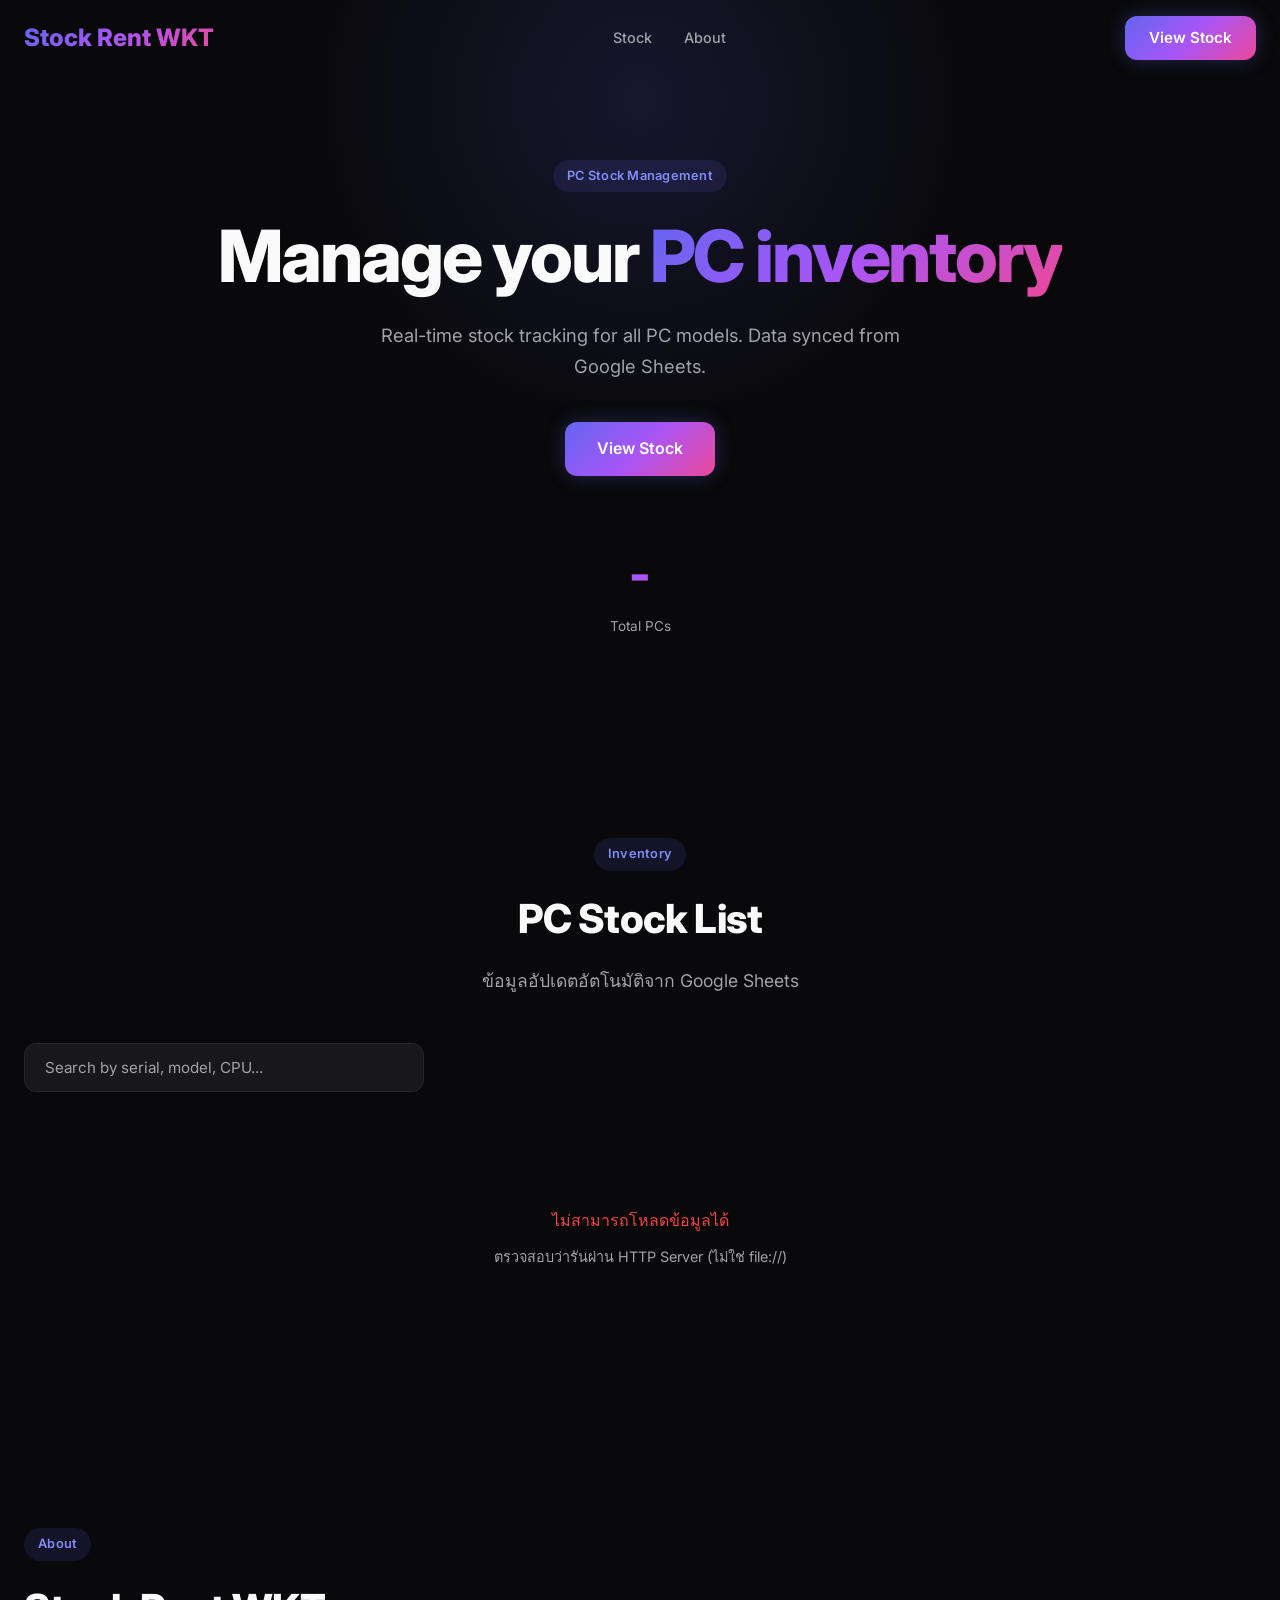
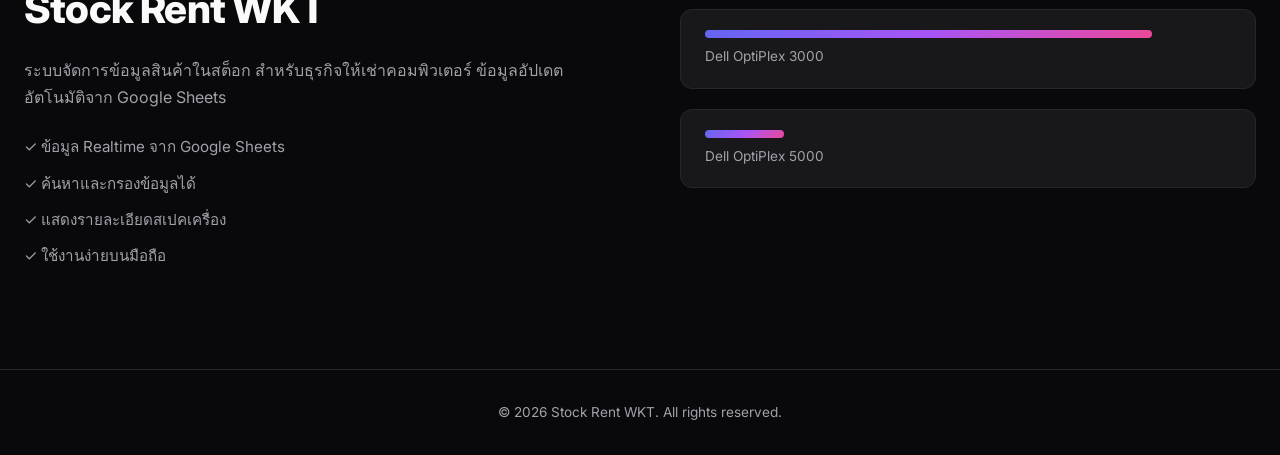
==== index.html @ 8d148ea2 "Clean up layout: model stats grid, hero simplification" ====
<!DOCTYPE html>
<html lang="th">
<head>
  <meta charset="UTF-8">
  <meta name="viewport" content="width=device-width, initial-scale=1.0">
  <title>Stock Rent WKT - PC Inventory</title>
  <link rel="stylesheet" href="styles.css">
  <link href="https://fonts.googleapis.com/css2?family=Inter:wght@400;500;600;700;800&display=swap" rel="stylesheet">
</head>
<body>
  <nav class="navbar" id="navbar">
    <div class="container nav-container">
      <a href="#" class="logo">Stock Rent WKT</a>
      <ul class="nav-links">
        <li><a href="#stock">Stock</a></li>
        <li><a href="#about">About</a></li>
      </ul>
      <a href="#stock" class="btn btn-primary btn-nav">View Stock</a>
      <button class="mobile-toggle" id="mobileToggle" aria-label="Menu">
        <span></span><span></span><span></span>
      </button>
    </div>
  </nav>

  <header class="hero">
    <div class="container">
      <div class="hero-content">
        <span class="badge">PC Stock Management</span>
        <h1>Manage your <span class="gradient-text">PC inventory</span></h1>
        <p class="hero-desc">Real-time stock tracking for all PC models. Data synced from Google Sheets.</p>
        <div class="hero-actions">
          <a href="#stock" class="btn btn-primary btn-lg">View Stock</a>
        </div>
        <div class="hero-stats">
          <div class="stat stat-total">
            <span class="stat-number" id="totalCount">-</span>
            <span class="stat-label">Total PCs</span>
          </div>
        </div>
      </div>
    </div>
    <div class="hero-glow"></div>
  </header>

  <section class="stock-section" id="stock">
    <div class="container">
      <div class="section-header">
        <span class="badge">Inventory</span>
        <h2>PC Stock List</h2>
        <p class="section-desc">ข้อมูลอัปเดตอัตโนมัติจาก Google Sheets</p>
      </div>

      <div class="controls">
        <div class="search-box">
          <input type="text" id="searchInput" placeholder="Search by serial, model, CPU...">
        </div>
        <div class="filter-buttons" id="filterButtons">
        </div>
      </div>

      <div class="model-stats" id="modelStats"></div>

      <div class="loading" id="loading">
        <div class="spinner"></div>
        <p>กำลังโหลดข้อมูล...</p>
      </div>

      <div class="stock-table-wrapper" id="stockTableWrapper" style="display:none">
        <table class="stock-table">
          <thead>
            <tr>
              <th>#</th>
              <th>Model</th>
              <th>Serial Number</th>
              <th>CPU</th>
              <th>RAM</th>
              <th>GPU</th>
              <th>Storage</th>
              <th>LAN MAC</th>
              <th>ตำหนิ</th>
            </tr>
          </thead>
          <tbody id="stockTableBody">
          </tbody>
        </table>
      </div>

      <div class="no-results" id="noResults" style="display:none">
        <p>ไม่พบข้อมูลที่ค้นหา</p>
      </div>
    </div>
  </section>

  <section class="about" id="about">
    <div class="container">
      <div class="about-grid">
        <div class="about-content">
          <span class="badge">About</span>
          <h2>Stock Rent WKT</h2>
          <p>ระบบจัดการข้อมูลสินค้าในสต็อก สำหรับธุรกิจให้เช่าคอมพิวเตอร์ ข้อมูลอัปเดตอัตโนมัติจาก Google Sheets</p>
          <ul class="about-list">
            <li>&#10003; ข้อมูล Realtime จาก Google Sheets</li>
            <li>&#10003; ค้นหาและกรองข้อมูลได้</li>
            <li>&#10003; แสดงรายละเอียดสเปคเครื่อง</li>
            <li>&#10003; ใช้งานง่ายบนมือถือ</li>
          </ul>
        </div>
        <div class="about-visual">
          <div class="visual-card">
            <div class="visual-bar" style="width: 85%"></div>
            <span>Dell OptiPlex 3000</span>
          </div>
          <div class="visual-card">
            <div class="visual-bar" style="width: 15%"></div>
            <span>Dell OptiPlex 5000</span>
          </div>
        </div>
      </div>
    </div>
  </section>

  <footer class="footer">
    <div class="container">
      <div class="footer-bottom">
        <p>&copy; 2026 Stock Rent WKT. All rights reserved.</p>
      </div>
    </div>
  </footer>

  <script src="script.js"></script>
</body>
</html>
---- styles.css ----
*,
*::before,
*::after {
  margin: 0;
  padding: 0;
  box-sizing: border-box;
}

:root {
  --primary: #6366f1;
  --primary-dark: #4f46e5;
  --primary-light: #818cf8;
  --bg: #09090b;
  --bg-card: #18181b;
  --bg-card-hover: #1f1f23;
  --border: #27272a;
  --text: #fafafa;
  --text-muted: #a1a1aa;
  --gradient: linear-gradient(135deg, #6366f1, #a855f7, #ec4899);
  --radius: 12px;
  --radius-lg: 16px;
}

html {
  scroll-behavior: smooth;
}

body {
  font-family: 'Inter', -apple-system, BlinkMacSystemFont, sans-serif;
  background: var(--bg);
  color: var(--text);
  line-height: 1.6;
  overflow-x: hidden;
}

.container {
  max-width: 1400px;
  margin: 0 auto;
  padding: 0 24px;
}

a {
  text-decoration: none;
  color: inherit;
}

ul {
  list-style: none;
}

/* Badge */
.badge {
  display: inline-block;
  padding: 6px 14px;
  border-radius: 999px;
  background: rgba(99, 102, 241, 0.12);
  color: var(--primary-light);
  font-size: 0.8rem;
  font-weight: 600;
  letter-spacing: 0.02em;
}

/* Buttons */
.btn {
  display: inline-flex;
  align-items: center;
  justify-content: center;
  padding: 10px 24px;
  border-radius: var(--radius);
  font-weight: 600;
  font-size: 0.95rem;
  cursor: pointer;
  transition: all 0.2s ease;
  border: none;
  font-family: inherit;
}

.btn-primary {
  background: var(--gradient);
  color: #fff;
  box-shadow: 0 0 20px rgba(99, 102, 241, 0.3);
}

.btn-primary:hover {
  transform: translateY(-1px);
  box-shadow: 0 0 30px rgba(99, 102, 241, 0.5);
}

.btn-lg {
  padding: 14px 32px;
  font-size: 1rem;
}

/* Navbar */
.navbar {
  position: fixed;
  top: 0;
  left: 0;
  right: 0;
  z-index: 100;
  padding: 16px 0;
  transition: all 0.3s ease;
}

.navbar.scrolled {
  background: rgba(9, 9, 11, 0.85);
  backdrop-filter: blur(20px);
  border-bottom: 1px solid var(--border);
}

.nav-container {
  display: flex;
  align-items: center;
  justify-content: space-between;
}

.logo {
  font-size: 1.5rem;
  font-weight: 800;
  background: var(--gradient);
  -webkit-background-clip: text;
  -webkit-text-fill-color: transparent;
  background-clip: text;
}

.nav-links {
  display: flex;
  gap: 32px;
}

.nav-links a {
  color: var(--text-muted);
  font-size: 0.9rem;
  font-weight: 500;
  transition: color 0.2s;
}

.nav-links a:hover {
  color: var(--text);
}

.mobile-toggle {
  display: none;
  flex-direction: column;
  gap: 5px;
  background: none;
  border: none;
  cursor: pointer;
  padding: 4px;
}

.mobile-toggle span {
  width: 24px;
  height: 2px;
  background: var(--text);
  border-radius: 2px;
  transition: all 0.3s;
}

/* Hero */
.hero {
  padding: 160px 0 100px;
  text-align: center;
  position: relative;
}

.hero-content {
  position: relative;
  z-index: 1;
}

.hero h1 {
  font-size: clamp(2.5rem, 6vw, 4.5rem);
  font-weight: 800;
  line-height: 1.1;
  margin: 24px 0;
  letter-spacing: -0.03em;
}

.gradient-text {
  background: var(--gradient);
  -webkit-background-clip: text;
  -webkit-text-fill-color: transparent;
  background-clip: text;
}

.hero-desc {
  font-size: 1.15rem;
  color: var(--text-muted);
  max-width: 560px;
  margin: 0 auto 40px;
  line-height: 1.7;
}

.hero-actions {
  display: flex;
  gap: 16px;
  justify-content: center;
  margin-bottom: 60px;
}

.hero-stats {
  display: flex;
  justify-content: center;
}

.stat-total .stat-number {
  font-size: 3rem;
}

.stat-number {
  display: block;
  font-size: 1.8rem;
  font-weight: 800;
  background: var(--gradient);
  -webkit-background-clip: text;
  -webkit-text-fill-color: transparent;
  background-clip: text;
}

.stat-label {
  font-size: 0.85rem;
  color: var(--text-muted);
}

.hero-glow {
  position: absolute;
  top: -200px;
  left: 50%;
  transform: translateX(-50%);
  width: 800px;
  height: 600px;
  background: radial-gradient(circle, rgba(99, 102, 241, 0.15) 0%, transparent 70%);
  pointer-events: none;
  z-index: 0;
}

/* Section Header */
.section-header {
  text-align: center;
  margin-bottom: 48px;
}

.section-header h2 {
  font-size: 2.5rem;
  font-weight: 800;
  margin: 16px 0;
  letter-spacing: -0.02em;
}

.section-desc {
  color: var(--text-muted);
  font-size: 1.1rem;
}

/* Controls */
.controls {
  display: flex;
  gap: 16px;
  margin-bottom: 32px;
  flex-wrap: wrap;
  justify-content: space-between;
  align-items: center;
}

.search-box {
  flex: 1;
  min-width: 280px;
  max-width: 400px;
}

.search-box input {
  width: 100%;
  padding: 14px 20px;
  background: var(--bg-card);
  border: 1px solid var(--border);
  border-radius: var(--radius);
  color: var(--text);
  font-size: 0.95rem;
  font-family: inherit;
  outline: none;
  transition: border-color 0.2s;
}

.search-box input:focus {
  border-color: var(--primary);
}

.search-box input::placeholder {
  color: var(--text-muted);
}

.filter-buttons {
  display: flex;
  gap: 8px;
}

.filter-btn {
  padding: 10px 20px;
  background: var(--bg-card);
  border: 1px solid var(--border);
  border-radius: var(--radius);
  color: var(--text-muted);
  font-size: 0.9rem;
  font-weight: 500;
  cursor: pointer;
  transition: all 0.2s;
  font-family: inherit;
}

.filter-btn:hover {
  border-color: var(--text-muted);
  color: var(--text);
}

.filter-btn.active {
  background: var(--primary);
  border-color: var(--primary);
  color: #fff;
}

/* Loading */
.loading {
  text-align: center;
  padding: 60px 0;
}

.spinner {
  width: 40px;
  height: 40px;
  border: 3px solid var(--border);
  border-top-color: var(--primary);
  border-radius: 50%;
  animation: spin 0.8s linear infinite;
  margin: 0 auto 16px;
}

@keyframes spin {
  to { transform: rotate(360deg); }
}

.loading p {
  color: var(--text-muted);
}

/* Stock Table */
.stock-section {
  padding: 100px 0;
}

.stock-table-wrapper {
  overflow-x: auto;
  border: 1px solid var(--border);
  border-radius: var(--radius-lg);
  background: var(--bg-card);
}

.stock-table {
  width: 100%;
  border-collapse: collapse;
  font-size: 0.9rem;
}

.stock-table thead {
  background: rgba(99, 102, 241, 0.08);
}

.stock-table th {
  padding: 16px 16px;
  text-align: left;
  font-weight: 600;
  color: var(--text-muted);
  white-space: nowrap;
  border-bottom: 1px solid var(--border);
  font-size: 0.8rem;
  text-transform: uppercase;
  letter-spacing: 0.05em;
}

.stock-table td {
  padding: 14px 16px;
  border-bottom: 1px solid var(--border);
  color: var(--text);
  white-space: nowrap;
}

.stock-table tbody tr {
  transition: background 0.2s;
}

.stock-table tbody tr:hover {
  background: var(--bg-card-hover);
}

.stock-table tbody tr:last-child td {
  border-bottom: none;
}

.serial-badge {
  display: inline-block;
  padding: 4px 10px;
  background: rgba(99, 102, 241, 0.12);
  color: var(--primary-light);
  border-radius: 6px;
  font-weight: 600;
  font-size: 0.85rem;
  font-family: monospace;
}

.ram-badge {
  display: inline-block;
  padding: 4px 10px;
  background: rgba(34, 197, 94, 0.12);
  color: #22c55e;
  border-radius: 6px;
  font-weight: 600;
  font-size: 0.85rem;
}

.defect-badge {
  display: inline-block;
  padding: 4px 10px;
  background: rgba(239, 68, 68, 0.12);
  color: #ef4444;
  border-radius: 6px;
  font-weight: 500;
  font-size: 0.85rem;
}

.no-results {
  text-align: center;
  padding: 60px 0;
  color: var(--text-muted);
  font-size: 1.1rem;
}

/* Model Stats Grid */
.model-stats {
  display: grid;
  grid-template-columns: repeat(auto-fill, minmax(180px, 1fr));
  gap: 12px;
  margin-bottom: 24px;
}

.model-stat-card {
  background: var(--bg-card);
  border: 1px solid var(--border);
  border-radius: var(--radius);
  padding: 16px 20px;
  text-align: center;
  transition: border-color 0.2s, transform 0.2s;
  cursor: default;
}

.model-stat-card:hover {
  border-color: var(--primary);
  transform: translateY(-2px);
}

.model-stat-card .stat-number {
  font-size: 1.5rem;
  font-weight: 800;
  background: var(--gradient);
  -webkit-background-clip: text;
  -webkit-text-fill-color: transparent;
  background-clip: text;
}

.model-stat-card .stat-label {
  font-size: 0.75rem;
  color: var(--text-muted);
  margin-top: 4px;
  display: block;
}

/* About */
.about {
  padding: 100px 0;
}

.about-grid {
  display: grid;
  grid-template-columns: 1fr 1fr;
  gap: 80px;
  align-items: center;
}

.about-content h2 {
  font-size: 2.5rem;
  font-weight: 800;
  margin: 16px 0;
  letter-spacing: -0.02em;
}

.about-content > p {
  color: var(--text-muted);
  font-size: 1rem;
  line-height: 1.7;
  margin-bottom: 24px;
}

.about-list {
  display: flex;
  flex-direction: column;
  gap: 12px;
}

.about-list li {
  color: var(--text-muted);
  font-size: 0.95rem;
}

.about-visual {
  display: flex;
  flex-direction: column;
  gap: 20px;
}

.visual-card {
  background: var(--bg-card);
  border: 1px solid var(--border);
  border-radius: var(--radius);
  padding: 20px 24px;
}

.visual-card span {
  font-size: 0.85rem;
  color: var(--text-muted);
  margin-top: 8px;
  display: block;
}

.visual-bar {
  height: 8px;
  border-radius: 4px;
  background: var(--gradient);
  transition: width 1s ease;
}

/* Footer */
.footer {
  padding: 32px 0;
  border-top: 1px solid var(--border);
}

.footer-bottom {
  text-align: center;
}

.footer-bottom p {
  color: var(--text-muted);
  font-size: 0.85rem;
}

/* Scroll animations */
.animate-on-scroll {
  opacity: 0;
  transform: translateY(30px);
  transition: all 0.6s ease;
}

.animate-on-scroll.visible {
  opacity: 1;
  transform: translateY(0);
}

/* Responsive */
@media (max-width: 768px) {
  .nav-links,
  .btn-nav {
    display: none;
  }

  .mobile-toggle {
    display: flex;
  }

  .hero-actions {
    flex-direction: column;
    align-items: center;
  }

  .hero-stats {
    flex-direction: column;
    gap: 24px;
  }

  .controls {
    flex-direction: column;
    align-items: stretch;
  }

  .search-box {
    max-width: none;
  }

  .filter-buttons {
    justify-content: center;
  }

  .about-grid {
    grid-template-columns: 1fr;
    gap: 48px;
  }

  .stock-table th,
  .stock-table td {
    padding: 10px 12px;
    font-size: 0.8rem;
  }
}
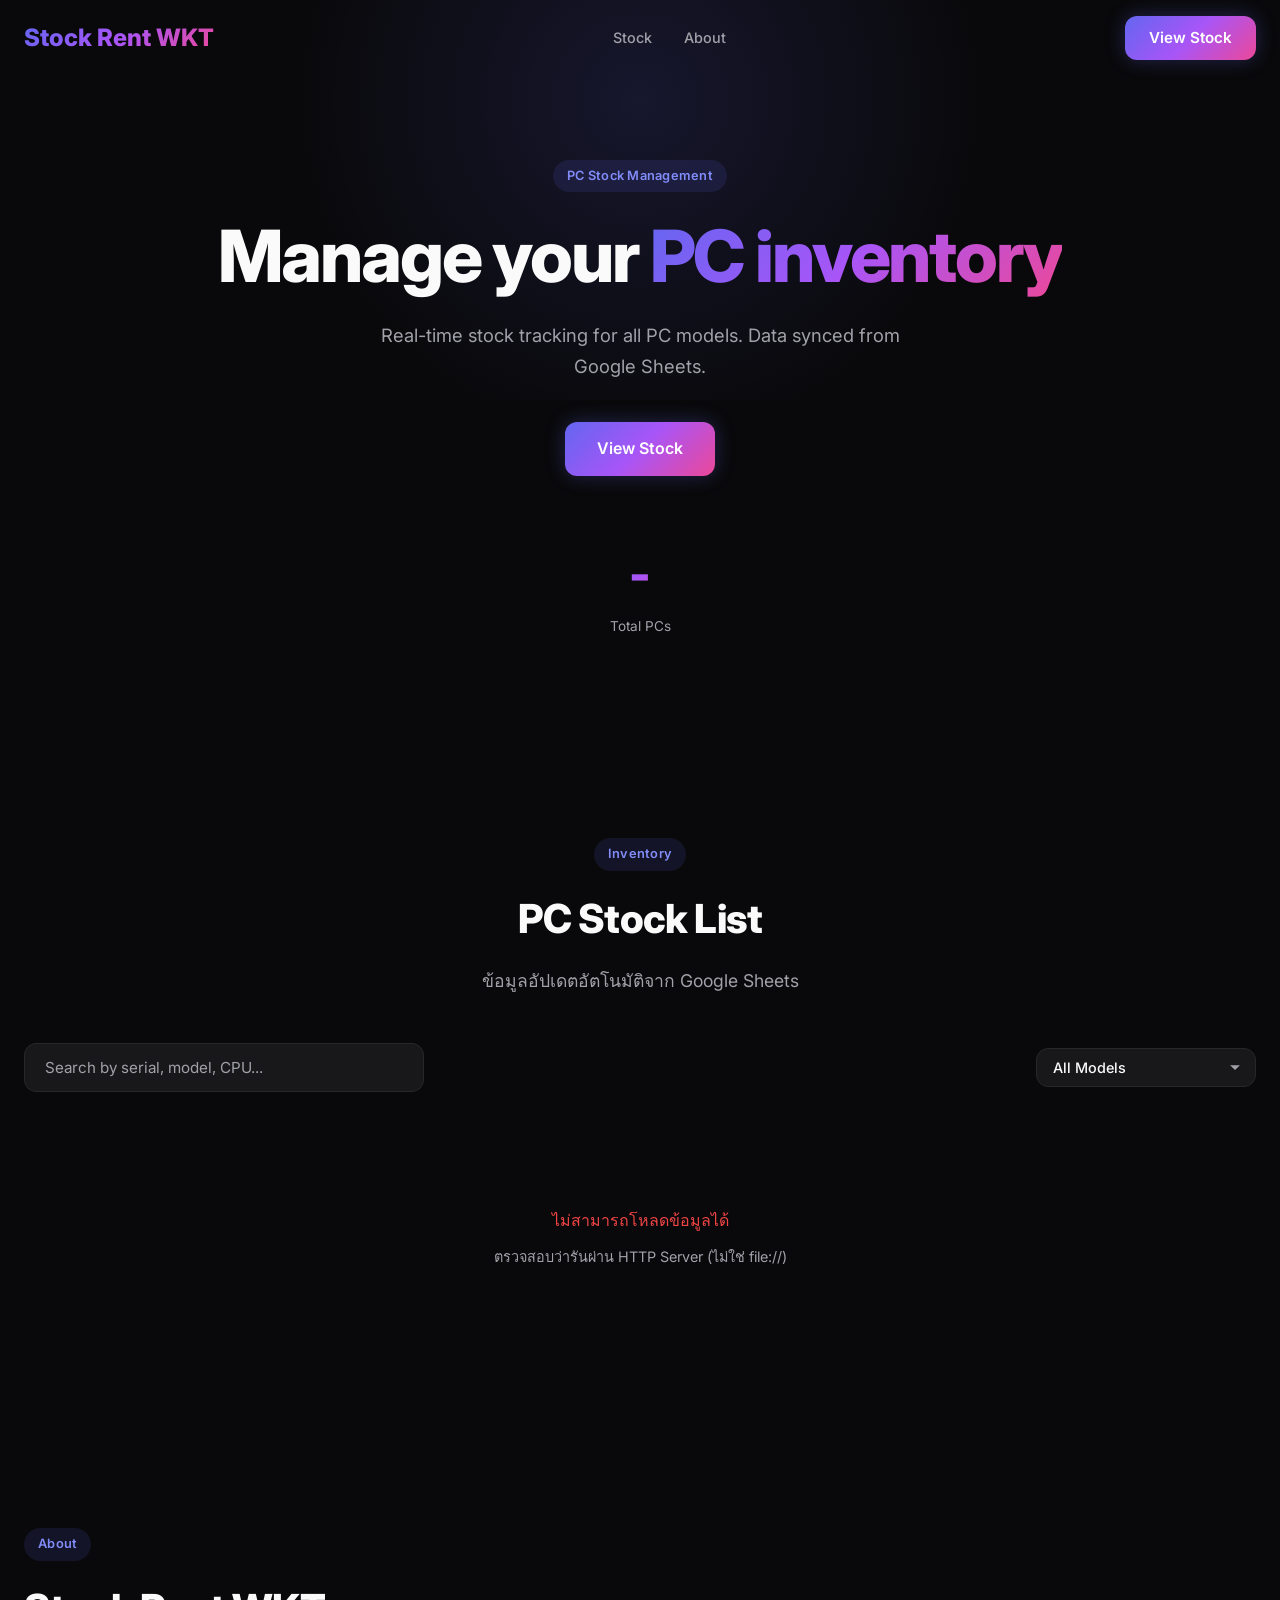
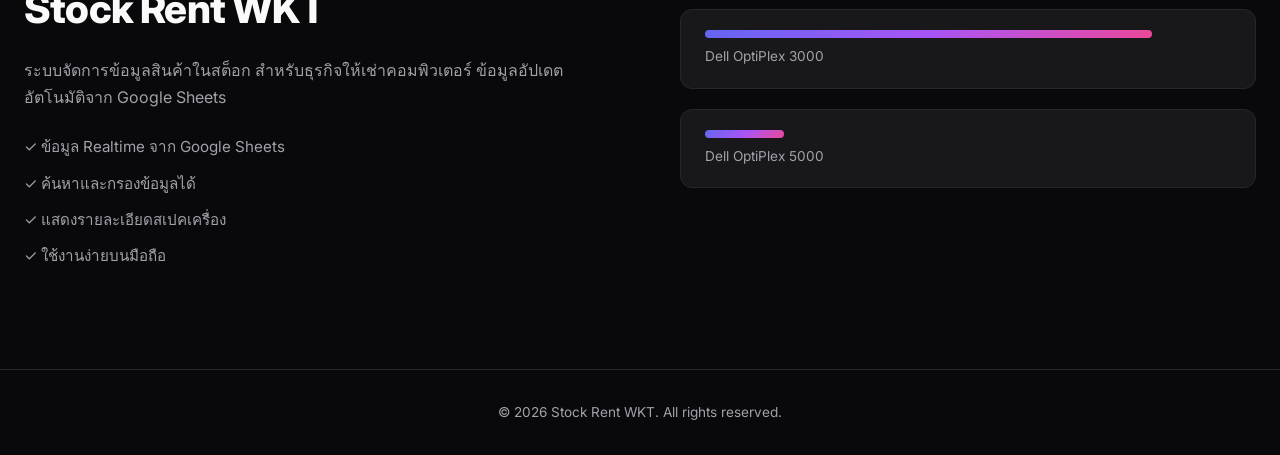
==== commit dcc53987: "Replace filter buttons with dropdown select" ====
--- a/index.html
+++ b/index.html
@@ -54,7 +54,10 @@
         <div class="search-box">
           <input type="text" id="searchInput" placeholder="Search by serial, model, CPU...">
         </div>
-        <div class="filter-buttons" id="filterButtons">
+        <div class="filter-select-wrap">
+          <select class="filter-select" id="filterSelect">
+            <option value="all">All Models</option>
+          </select>
         </div>
       </div>
 
--- a/styles.css
+++ b/styles.css
@@ -290,33 +290,43 @@
   color: var(--text-muted);
 }
 
-.filter-buttons {
-  display: flex;
-  gap: 8px;
-}
-
-.filter-btn {
-  padding: 10px 20px;
+.filter-select-wrap {
+  position: relative;
+}
+
+.filter-select {
+  padding: 10px 36px 10px 16px;
   background: var(--bg-card);
   border: 1px solid var(--border);
   border-radius: var(--radius);
-  color: var(--text-muted);
+  color: var(--text);
   font-size: 0.9rem;
   font-weight: 500;
+  font-family: inherit;
   cursor: pointer;
-  transition: all 0.2s;
-  font-family: inherit;
-}
-
-.filter-btn:hover {
+  outline: none;
+  appearance: none;
+  -webkit-appearance: none;
+  min-width: 220px;
+  transition: border-color 0.2s;
+  background-image: url("data:image/svg+xml,%3Csvg xmlns='http://www.w3.org/2000/svg' width='12' height='12' fill='%23a1a1aa' viewBox='0 0 16 16'%3E%3Cpath d='M1.5 5.5l6.5 6.5 6.5-6.5'/%3E%3C/svg%3E");
+  background-repeat: no-repeat;
+  background-position: right 14px center;
+  background-size: 12px;
+}
+
+.filter-select:hover {
   border-color: var(--text-muted);
+}
+
+.filter-select:focus {
+  border-color: var(--primary);
+}
+
+.filter-select option {
+  background: var(--bg-card);
   color: var(--text);
-}
-
-.filter-btn.active {
-  background: var(--primary);
-  border-color: var(--primary);
-  color: #fff;
+  padding: 8px;
 }
 
 /* Loading */
@@ -594,8 +604,12 @@
     max-width: none;
   }
 
-  .filter-buttons {
-    justify-content: center;
+  .filter-select-wrap {
+    width: 100%;
+  }
+
+  .filter-select {
+    width: 100%;
   }
 
   .about-grid {
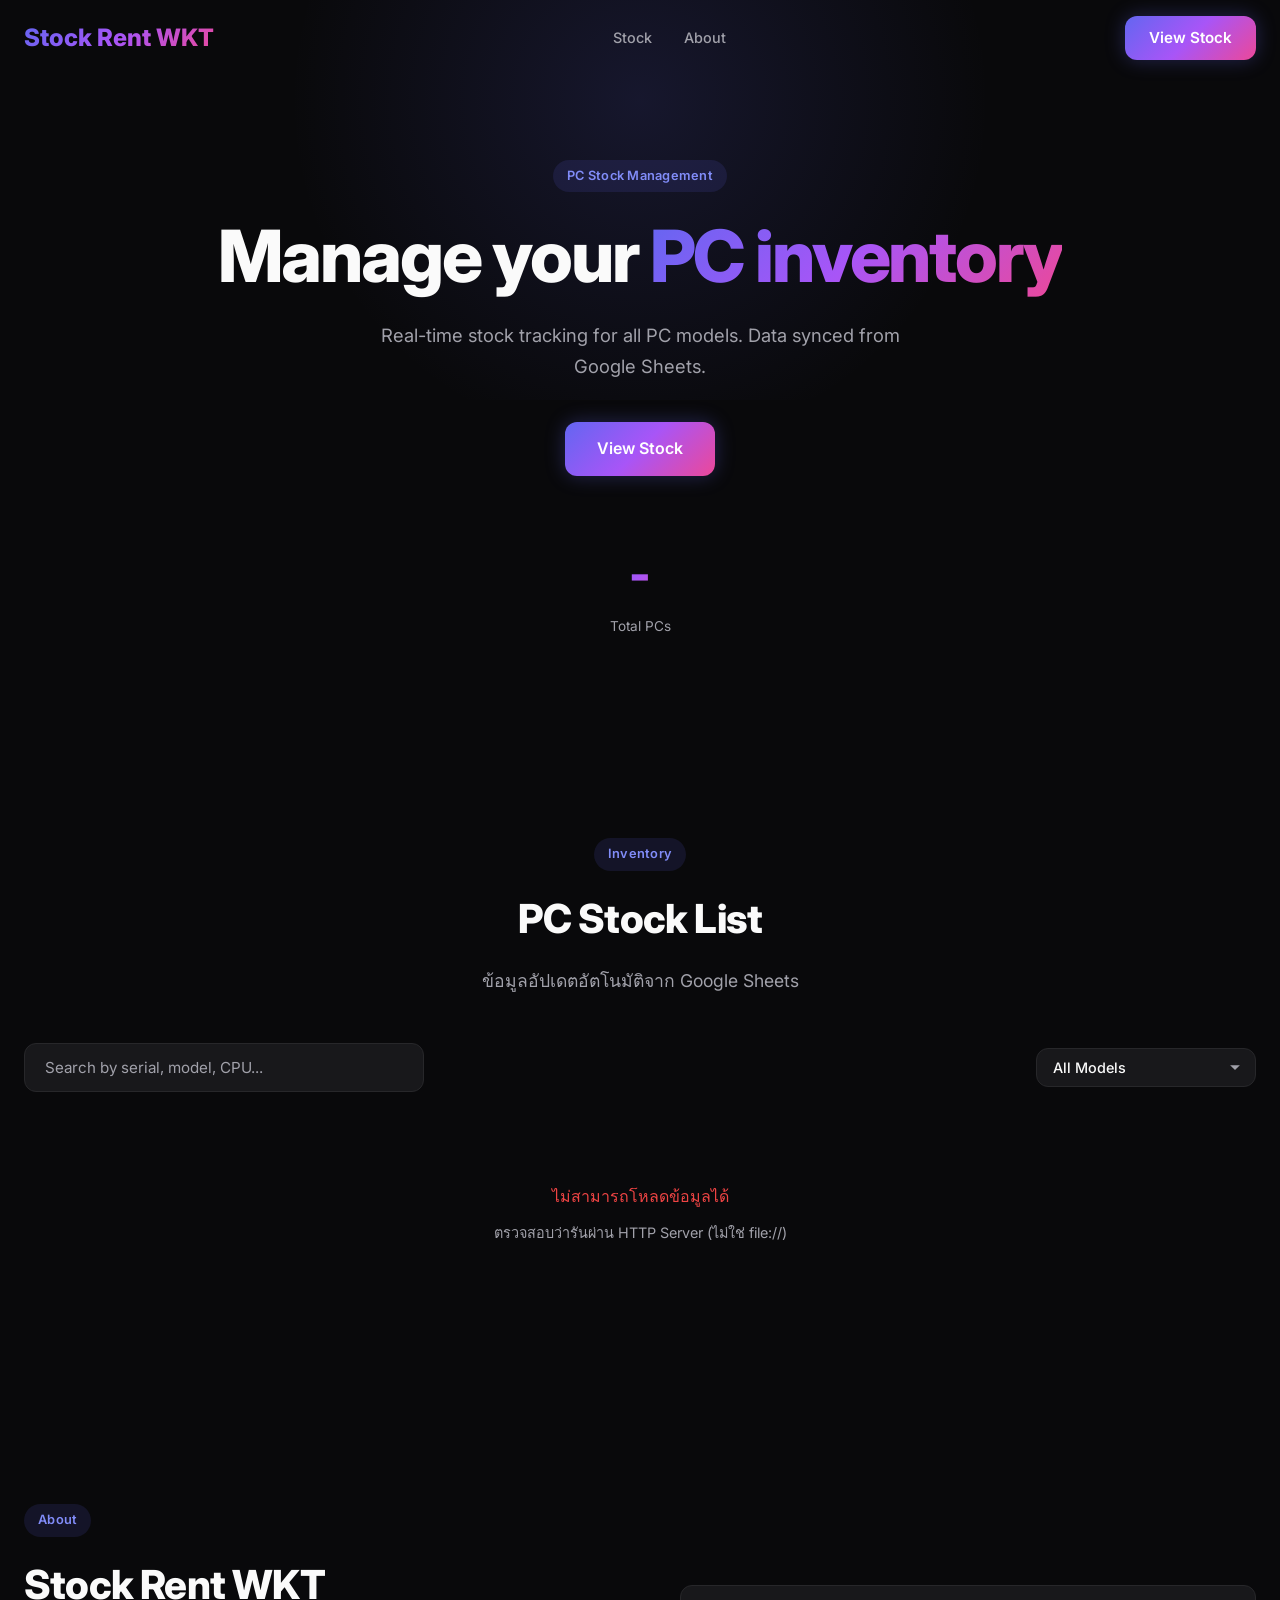
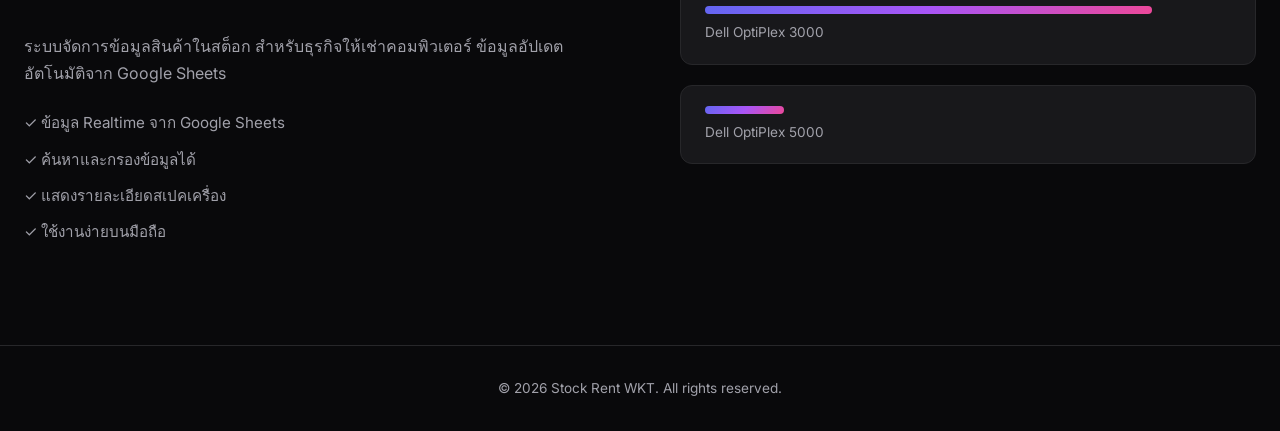
==== commit 4647d816: "Move model stats into dropdown, remove grid cards" ====
--- a/index.html
+++ b/index.html
@@ -60,8 +60,6 @@
           </select>
         </div>
       </div>
-
-      <div class="model-stats" id="modelStats"></div>
 
       <div class="loading" id="loading">
         <div class="spinner"></div>
--- a/styles.css
+++ b/styles.css
@@ -444,44 +444,6 @@
   font-size: 1.1rem;
 }
 
-/* Model Stats Grid */
-.model-stats {
-  display: grid;
-  grid-template-columns: repeat(auto-fill, minmax(180px, 1fr));
-  gap: 12px;
-  margin-bottom: 24px;
-}
-
-.model-stat-card {
-  background: var(--bg-card);
-  border: 1px solid var(--border);
-  border-radius: var(--radius);
-  padding: 16px 20px;
-  text-align: center;
-  transition: border-color 0.2s, transform 0.2s;
-  cursor: default;
-}
-
-.model-stat-card:hover {
-  border-color: var(--primary);
-  transform: translateY(-2px);
-}
-
-.model-stat-card .stat-number {
-  font-size: 1.5rem;
-  font-weight: 800;
-  background: var(--gradient);
-  -webkit-background-clip: text;
-  -webkit-text-fill-color: transparent;
-  background-clip: text;
-}
-
-.model-stat-card .stat-label {
-  font-size: 0.75rem;
-  color: var(--text-muted);
-  margin-top: 4px;
-  display: block;
-}
 
 /* About */
 .about {
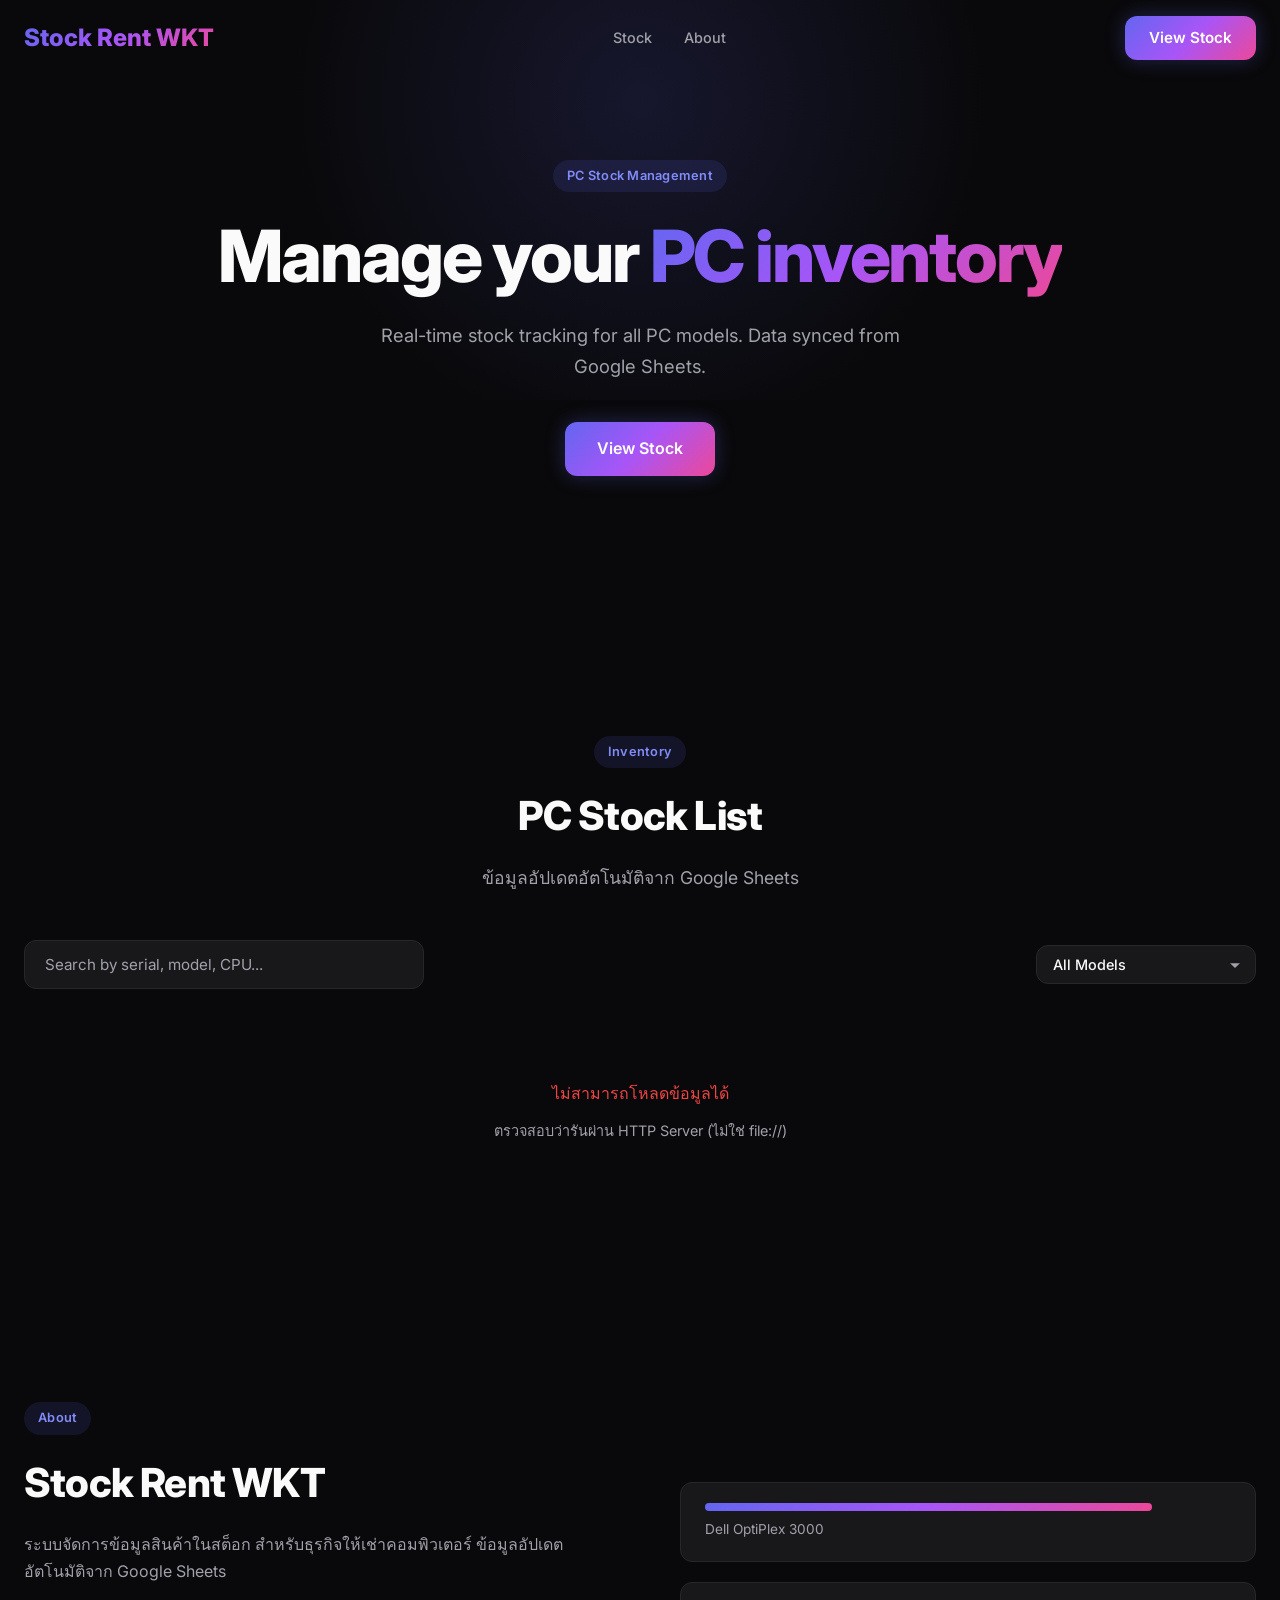
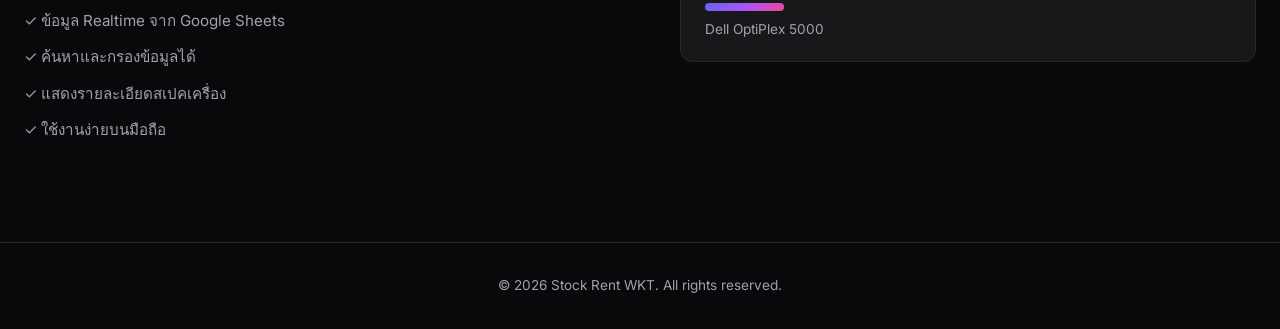
==== commit 8aacd4eb: "Remove total count from hero, disable auto-refresh" ====
--- a/index.html
+++ b/index.html
@@ -30,12 +30,6 @@
         <p class="hero-desc">Real-time stock tracking for all PC models. Data synced from Google Sheets.</p>
         <div class="hero-actions">
           <a href="#stock" class="btn btn-primary btn-lg">View Stock</a>
-        </div>
-        <div class="hero-stats">
-          <div class="stat stat-total">
-            <span class="stat-number" id="totalCount">-</span>
-            <span class="stat-label">Total PCs</span>
-          </div>
         </div>
       </div>
     </div>
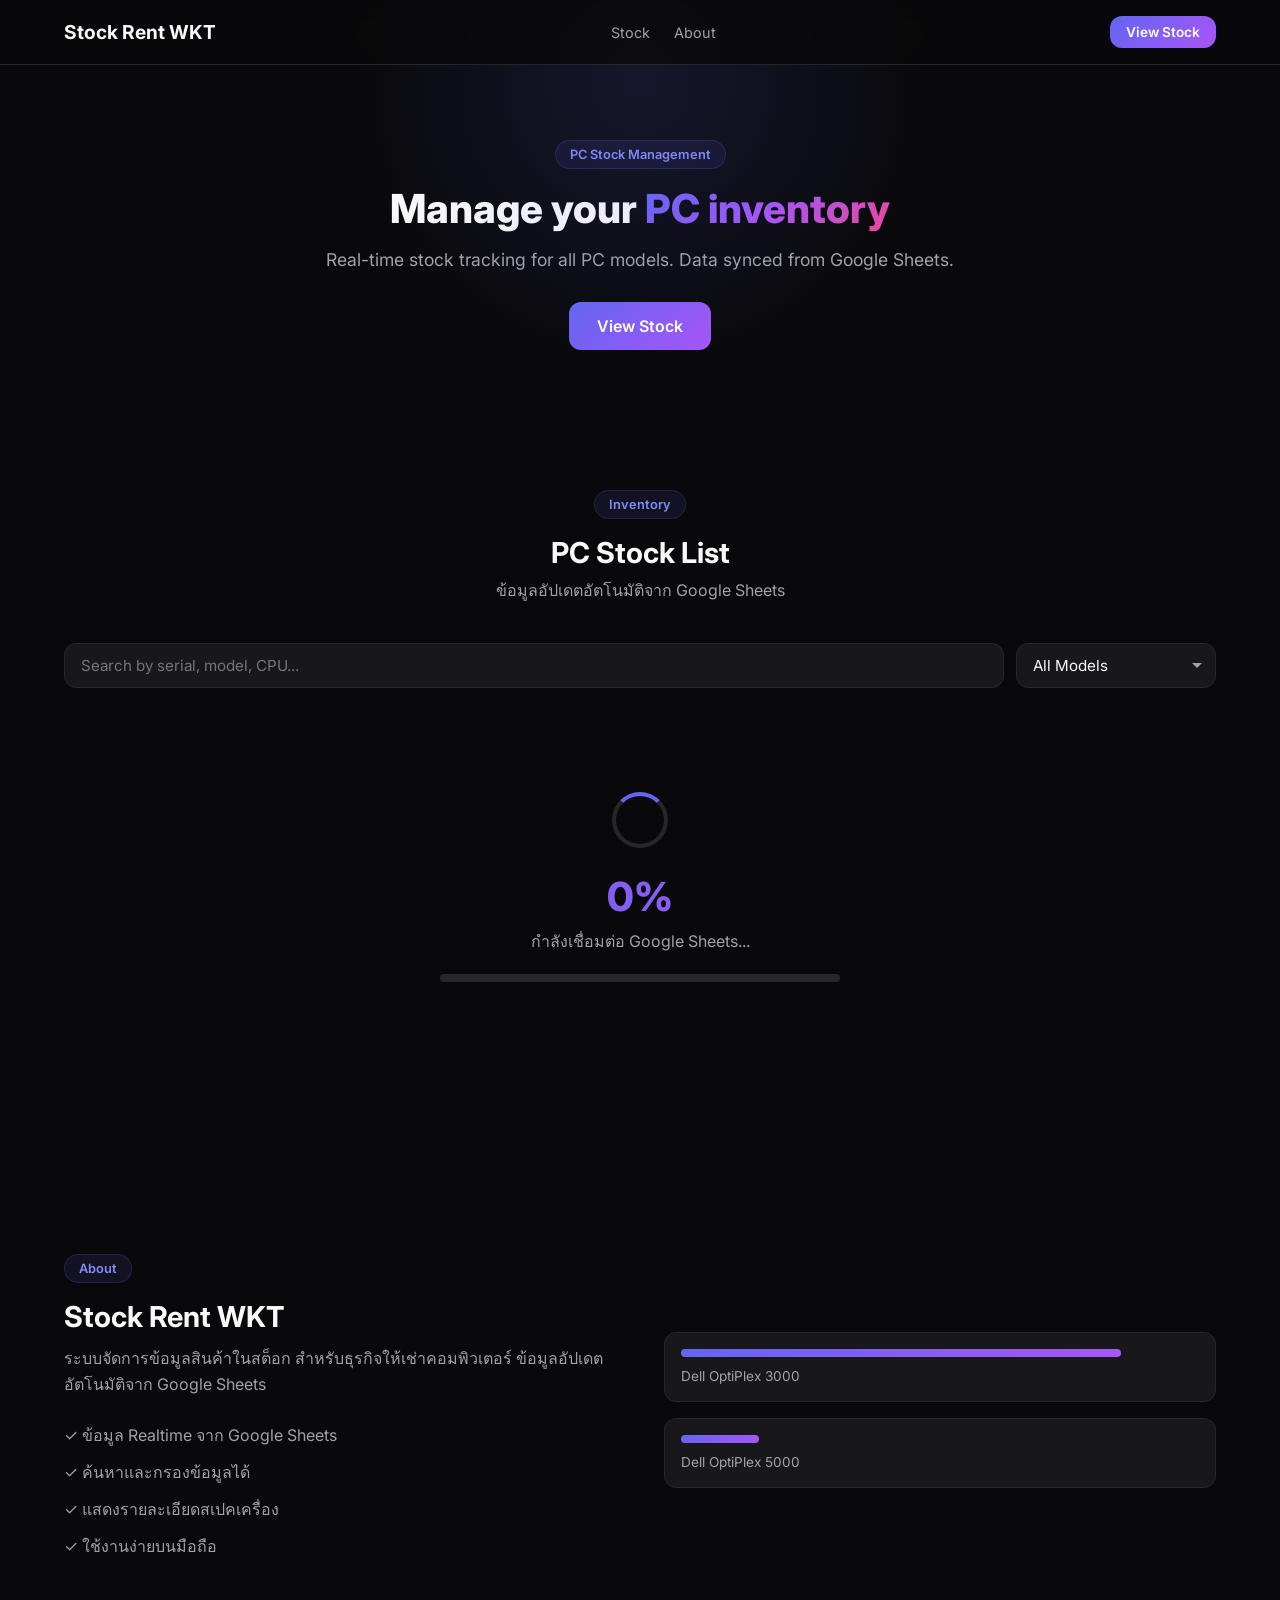
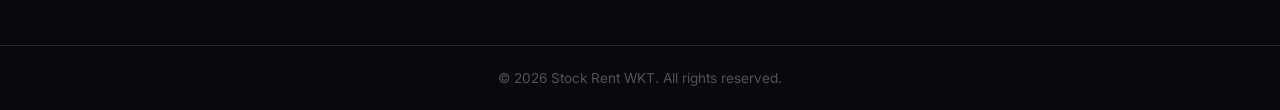
==== commit 49487954: "All-in-one index.html with inline CSS/JS" ====
--- a/index.html
+++ b/index.html
@@ -4,18 +4,94 @@
   <meta charset="UTF-8">
   <meta name="viewport" content="width=device-width, initial-scale=1.0">
   <title>Stock Rent WKT - PC Inventory</title>
-  <link rel="stylesheet" href="styles.css">
   <link href="https://fonts.googleapis.com/css2?family=Inter:wght@400;500;600;700;800&display=swap" rel="stylesheet">
+  <style>
+    * { margin: 0; padding: 0; box-sizing: border-box; }
+    body { font-family: 'Inter', sans-serif; background: #09090b; color: #fafafa; min-height: 100vh; }
+
+    .navbar { position: fixed; top: 0; left: 0; right: 0; z-index: 100; padding: 16px 0; background: rgba(9,9,11,0.8); backdrop-filter: blur(12px); border-bottom: 1px solid #27272a; }
+    .container { max-width: 1200px; margin: 0 auto; padding: 0 24px; }
+    .nav-container { display: flex; align-items: center; justify-content: space-between; }
+    .logo { font-size: 1.2rem; font-weight: 700; color: #fafafa; text-decoration: none; }
+    .nav-links { display: flex; gap: 24px; list-style: none; }
+    .nav-links a { color: #a1a1aa; text-decoration: none; font-size: 0.9rem; transition: color 0.2s; }
+    .nav-links a:hover { color: #fafafa; }
+    .mobile-toggle { display: none; background: none; border: none; cursor: pointer; padding: 8px; }
+    .mobile-toggle span { display: block; width: 20px; height: 2px; background: #fafafa; margin: 4px 0; transition: 0.3s; }
+
+    .hero { padding: 140px 0 80px; text-align: center; position: relative; overflow: hidden; }
+    .hero-glow { position: absolute; top: -50%; left: 50%; transform: translateX(-50%); width: 600px; height: 600px; background: radial-gradient(circle, rgba(99,102,241,0.15), transparent 70%); pointer-events: none; }
+    .badge { display: inline-block; padding: 6px 14px; border-radius: 20px; font-size: 0.8rem; font-weight: 600; background: rgba(99,102,241,0.1); color: #818cf8; border: 1px solid rgba(99,102,241,0.2); margin-bottom: 16px; }
+    .hero h1 { font-size: 2.5rem; font-weight: 800; line-height: 1.2; margin-bottom: 16px; }
+    .gradient-text { background: linear-gradient(135deg, #6366f1, #a855f7, #ec4899); -webkit-background-clip: text; -webkit-text-fill-color: transparent; }
+    .hero-desc { color: #a1a1aa; font-size: 1.1rem; margin-bottom: 32px; }
+    .btn { display: inline-flex; align-items: center; padding: 12px 24px; border-radius: 12px; font-weight: 600; font-size: 0.95rem; cursor: pointer; border: none; font-family: inherit; text-decoration: none; transition: all 0.2s; }
+    .btn-primary { background: linear-gradient(135deg, #6366f1, #a855f7); color: #fff; }
+    .btn-primary:hover { transform: translateY(-1px); box-shadow: 0 0 30px rgba(99,102,241,0.5); }
+
+    .stock-section { padding: 60px 0 100px; }
+    .section-header { text-align: center; margin-bottom: 40px; }
+    .section-header h2 { font-size: 1.8rem; font-weight: 700; margin-bottom: 8px; }
+    .section-desc { color: #a1a1aa; }
+
+    .controls { display: flex; gap: 12px; margin-bottom: 24px; flex-wrap: wrap; }
+    .search-box { flex: 1; min-width: 200px; }
+    .search-box input { width: 100%; padding: 12px 16px; border-radius: 12px; border: 1px solid #27272a; background: #18181b; color: #fafafa; font-size: 0.95rem; font-family: inherit; outline: none; transition: border-color 0.2s; }
+    .search-box input:focus { border-color: #6366f1; }
+    .filter-select-wrap { position: relative; }
+    .filter-select { padding: 12px 16px; border-radius: 12px; border: 1px solid #27272a; background: #18181b; color: #fafafa; font-size: 0.95rem; font-family: inherit; outline: none; cursor: pointer; min-width: 200px; appearance: none; -webkit-appearance: none; background-image: url("data:image/svg+xml,%3Csvg xmlns='http://www.w3.org/2000/svg' width='12' height='12' viewBox='0 0 12 12'%3E%3Cpath fill='%23a1a1aa' d='M6 8L1 3h10z'/%3E%3C/svg%3E"); background-repeat: no-repeat; background-position: right 12px center; padding-right: 36px; }
+    .filter-select:focus { border-color: #6366f1; }
+
+    .loading { text-align: center; padding: 80px 0; }
+    .spinner { width: 56px; height: 56px; border: 4px solid #27272a; border-top-color: #6366f1; border-radius: 50%; animation: spin 0.8s linear infinite; margin: 0 auto 24px; }
+    @keyframes spin { to { transform: rotate(360deg); } }
+    .loading .pct { font-size: 2.5rem; font-weight: 800; background: linear-gradient(135deg, #6366f1, #a855f7); -webkit-background-clip: text; -webkit-text-fill-color: transparent; margin-bottom: 8px; }
+    .loading .sub { color: #a1a1aa; font-size: 1rem; margin-bottom: 20px; }
+    .loading .detail { color: #52525b; font-size: 0.85rem; margin-top: 12px; }
+    .progress-bar { width: 100%; max-width: 400px; height: 8px; background: #27272a; border-radius: 4px; margin: 0 auto; overflow: hidden; }
+    .progress-fill { height: 100%; background: linear-gradient(135deg, #6366f1, #a855f7, #ec4899); border-radius: 4px; transition: width 0.3s ease; }
+
+    .stock-table-wrapper { overflow-x: auto; border: 1px solid #27272a; border-radius: 16px; background: #18181b; }
+    .stock-table { width: 100%; border-collapse: collapse; font-size: 0.9rem; }
+    .stock-table th { padding: 14px 16px; text-align: left; font-weight: 600; color: #a1a1aa; background: #0f0f11; border-bottom: 1px solid #27272a; white-space: nowrap; }
+    .stock-table td { padding: 12px 16px; border-bottom: 1px solid #1f1f23; }
+    .stock-table tr:hover td { background: #1f1f23; }
+    .serial-badge { display: inline-block; padding: 4px 10px; border-radius: 8px; background: rgba(99,102,241,0.1); color: #818cf8; font-size: 0.85rem; font-weight: 500; }
+    .ram-badge { display: inline-block; padding: 4px 10px; border-radius: 8px; background: rgba(34,197,94,0.1); color: #22c55e; font-size: 0.85rem; font-weight: 500; }
+    .defect-badge { display: inline-block; padding: 4px 10px; border-radius: 8px; background: rgba(239,68,68,0.1); color: #ef4444; font-size: 0.85rem; font-weight: 500; }
+
+    .no-results { text-align: center; padding: 60px 0; color: #a1a1aa; }
+
+    .about { padding: 80px 0; }
+    .about-grid { display: grid; grid-template-columns: 1fr 1fr; gap: 48px; align-items: center; }
+    .about-content h2 { font-size: 1.8rem; font-weight: 700; margin-bottom: 12px; }
+    .about-content p { color: #a1a1aa; margin-bottom: 20px; line-height: 1.6; }
+    .about-list { list-style: none; }
+    .about-list li { padding: 6px 0; color: #a1a1aa; }
+    .about-visual { display: flex; flex-direction: column; gap: 16px; }
+    .visual-card { background: #18181b; border: 1px solid #27272a; border-radius: 12px; padding: 16px; }
+    .visual-bar { height: 8px; background: linear-gradient(135deg, #6366f1, #a855f7); border-radius: 4px; margin-bottom: 8px; }
+    .visual-card span { font-size: 0.85rem; color: #a1a1aa; }
+
+    .footer { padding: 24px 0; border-top: 1px solid #27272a; text-align: center; color: #52525b; font-size: 0.85rem; }
+
+    @media (max-width: 768px) {
+      .hero h1 { font-size: 1.8rem; }
+      .about-grid { grid-template-columns: 1fr; }
+      .mobile-toggle { display: block; }
+      .nav-links { display: none; }
+    }
+  </style>
 </head>
 <body>
   <nav class="navbar" id="navbar">
     <div class="container nav-container">
       <a href="#" class="logo">Stock Rent WKT</a>
-      <ul class="nav-links">
+      <ul class="nav-links" id="navLinks">
         <li><a href="#stock">Stock</a></li>
         <li><a href="#about">About</a></li>
       </ul>
-      <a href="#stock" class="btn btn-primary btn-nav">View Stock</a>
+      <a href="#stock" class="btn btn-primary" style="padding:8px 16px;font-size:0.85rem">View Stock</a>
       <button class="mobile-toggle" id="mobileToggle" aria-label="Menu">
         <span></span><span></span><span></span>
       </button>
@@ -29,7 +105,7 @@
         <h1>Manage your <span class="gradient-text">PC inventory</span></h1>
         <p class="hero-desc">Real-time stock tracking for all PC models. Data synced from Google Sheets.</p>
         <div class="hero-actions">
-          <a href="#stock" class="btn btn-primary btn-lg">View Stock</a>
+          <a href="#stock" class="btn btn-primary" style="padding:14px 28px;font-size:1rem">View Stock</a>
         </div>
       </div>
     </div>
@@ -57,7 +133,10 @@
 
       <div class="loading" id="loading">
         <div class="spinner"></div>
-        <p>กำลังโหลดข้อมูล...</p>
+        <div class="pct" id="loadPct">0%</div>
+        <div class="sub" id="loadSub">กำลังเชื่อมต่อ Google Sheets...</div>
+        <div class="progress-bar"><div class="progress-fill" id="loadBar" style="width:0%"></div></div>
+        <div class="detail" id="loadDetail"></div>
       </div>
 
       <div class="stock-table-wrapper" id="stockTableWrapper" style="display:none">
@@ -71,12 +150,10 @@
               <th>RAM</th>
               <th>GPU</th>
               <th>Storage</th>
-              <th>LAN MAC</th>
               <th>ตำหนิ</th>
             </tr>
           </thead>
-          <tbody id="stockTableBody">
-          </tbody>
+          <tbody id="stockTableBody"></tbody>
         </table>
       </div>
 
@@ -116,12 +193,156 @@
 
   <footer class="footer">
     <div class="container">
-      <div class="footer-bottom">
-        <p>&copy; 2026 Stock Rent WKT. All rights reserved.</p>
-      </div>
+      <p>&copy; 2026 Stock Rent WKT. All rights reserved.</p>
     </div>
   </footer>
 
-  <script src="script.js"></script>
+  <script>
+  (function() {
+    var BASE = 'https://docs.google.com/spreadsheets/d/e/2PACX-1vRsdWvigWU2h6_sdXOrNN4ndvKO5qAu1QBDGa3jt1ID2YE3gmJdEueosz146DdH99qv0zmrKcQr-gWP';
+    var allData = [];
+    var currentFilter = 'all';
+    var loadPct = document.getElementById('loadPct');
+    var loadSub = document.getElementById('loadSub');
+    var loadBar = document.getElementById('loadBar');
+    var loadDetail = document.getElementById('loadDetail');
+
+    document.getElementById('mobileToggle').onclick = function() {
+      var nl = document.getElementById('navLinks');
+      nl.style.display = nl.style.display === 'flex' ? 'none' : 'flex';
+      if (nl.style.display === 'flex') { nl.style.flexDirection = 'column'; nl.style.position = 'absolute'; nl.style.top = '100%'; nl.style.left = '0'; nl.style.right = '0'; nl.style.background = 'rgba(9,9,11,0.95)'; nl.style.padding = '24px'; nl.style.gap = '16px'; }
+    };
+    document.querySelectorAll('a[href^="#"]').forEach(function(a) {
+      a.onclick = function(e) { e.preventDefault(); var t = document.querySelector(a.getAttribute('href')); if (t) t.scrollIntoView({ behavior: 'smooth' }); };
+    });
+    document.getElementById('searchInput').oninput = renderTable;
+
+    function csvRow(line) {
+      var v = [], cur = '', inQ = false;
+      for (var c = 0; c < line.length; c++) {
+        var ch = line[c];
+        if (inQ) { if (ch === '"') { if (c+1 < line.length && line[c+1] === '"') { cur += '"'; c++; } else inQ = false; } else cur += ch; }
+        else { if (ch === '"') inQ = true; else if (ch === ',') { v.push(cur); cur = ''; } else cur += ch; }
+      }
+      v.push(cur);
+      return v;
+    }
+
+    function parseSheet(csv, name) {
+      csv = csv.replace(/\r\n/g, '\n');
+      var lines = csv.trim().split('\n');
+      if (lines.length < 2) return [];
+      var h = csvRow(lines[0]).map(function(x) { return x.trim(); });
+      var snI = -1, spI = -1, dfI = -1, mdI = -1;
+      for (var i = 0; i < h.length; i++) {
+        if (h[i] === 'S/N') snI = i;
+        else if (h[i] === 'Spec') spI = i;
+        else if (h[i] === 'ตำหนิ') dfI = i;
+        else if (h[i] === 'อ้างอิง') mdI = i;
+      }
+      if (snI < 0) return [];
+      var data = [];
+      for (var i = 1; i < lines.length; i++) {
+        if (!lines[i].trim()) continue;
+        var v = csvRow(lines[i]);
+        var sn = (v[snI]||'').trim();
+        if (!sn) continue;
+        var spec = spI >= 0 ? (v[spI]||'').trim() : '';
+        var sp = spec.split(',');
+        var model = mdI >= 0 ? (v[mdI]||'').trim() : name;
+        if (!model) model = name;
+        data.push({
+          'Serial Number': sn,
+          'CPU': (sp[0]||'').trim(),
+          'Ram': (sp[1]||'').trim(),
+          'Storage': (sp[2]||'').trim(),
+          'GPU': '',
+          'Model': model,
+          'ตำหนิ': dfI >= 0 ? (v[dfI]||'').trim() : '',
+          '_sheetName': model
+        });
+      }
+      return data;
+    }
+
+    function buildDropdown(names) {
+      var cm = {};
+      allData.forEach(function(r) { var n = r._sheetName||'?'; cm[n] = (cm[n]||0)+1; });
+      var fs = document.getElementById('filterSelect');
+      fs.innerHTML = '<option value="all">All Models (' + allData.length + ')</option>';
+      names.sort().forEach(function(n) {
+        var o = document.createElement('option');
+        o.value = n; o.textContent = n + ' (' + (cm[n]||0) + ')';
+        fs.appendChild(o);
+      });
+      fs.onchange = function() { currentFilter = fs.value; renderTable(); };
+    }
+
+    function renderTable() {
+      var s = document.getElementById('searchInput').value.toLowerCase();
+      var f = allData;
+      if (currentFilter !== 'all') f = f.filter(function(d) { return d._sheetName === currentFilter; });
+      if (s) f = f.filter(function(d) { return d['Serial Number'] && Object.values(d).some(function(v) { return String(v).toLowerCase().indexOf(s) !== -1; }); });
+      var tw = document.getElementById('stockTableWrapper');
+      var nr = document.getElementById('noResults');
+      if (f.length === 0) { tw.style.display = 'none'; nr.style.display = ''; return; }
+      nr.style.display = 'none'; tw.style.display = '';
+      var h = [];
+      for (var i = 0; i < f.length; i++) {
+        var r = f[i], df = r['ตำหนิ']||'', hs = r['CPU']||r['Ram'];
+        h.push('<tr><td>'+(i+1)+'</td><td><span class="serial-badge">'+(r['Model']||'-')+'</span></td><td><span class="serial-badge">'+(r['Serial Number']||'-')+'</span></td><td>'+(r['CPU']||'-')+'</td><td><span class="ram-badge">'+(r['Ram']||'-')+'</span></td><td>'+(r['GPU']||'-')+'</td><td>'+(r['Storage']||'-')+'</td><td>'+(df?'<span class="defect-badge">'+df+'</span>':(hs?'<span style="color:#22c55e">OK</span>'))+'</td></tr>');
+      }
+      document.getElementById('stockTableBody').innerHTML = h.join('');
+    }
+
+    function setProgress(pct, sub, detail) {
+      loadPct.textContent = pct + '%';
+      loadSub.textContent = sub;
+      loadBar.style.width = pct + '%';
+      loadDetail.textContent = detail || '';
+    }
+
+    async function init() {
+      try {
+        setProgress(0, 'กำลังเชื่อมต่อ Google Sheets...', '');
+        var resp = await fetch(BASE + '/pubhtml?_=' + Date.now());
+        var html = await resp.text();
+        var regex = /items\.push\(\{name:\s*"([^"]+)"[^}]*gid:\s*"([^"]+)"/g;
+        var m, sheets = [];
+        while ((m = regex.exec(html)) !== null) {
+          if (m[1] !== 'Total Product' && m[1] !== 'All Stock') sheets.push({name:m[1], gid:m[2]});
+        }
+        if (sheets.length === 0) { loadPct.textContent = '!'; loadSub.textContent = 'ไม่พบ sheets'; return; }
+        setProgress(5, 'พบ ' + sheets.length + ' sheets, เริ่มโหลด...', '');
+        var total = sheets.length, batch = 20;
+        for (var i = 0; i < total; i += batch) {
+          var b = sheets.slice(i, i+batch);
+          var results = await Promise.all(b.map(function(s) {
+            return fetch(BASE+'/pub?output=csv&gid='+s.gid+'&_='+Date.now()).then(function(r){return r.ok?r.text():'';}).catch(function(){return '';});
+          }));
+          results.forEach(function(csv, idx) {
+            if (!csv || csv.length < 10) return;
+            allData = allData.concat(parseSheet(csv, b[idx].name));
+          });
+          var done = Math.min(i+batch, total);
+          var pct = Math.round((done/total)*100);
+          setProgress(pct, 'กำลังโหลดข้อมูลจาก Google Sheets...', done + ' / ' + total + ' sheets (' + allData.length + ' รายการ)');
+        }
+        var sn = [], se = {};
+        allData.forEach(function(r) { if (r._sheetName && !se[r._sheetName]) { se[r._sheetName]=true; sn.push(r._sheetName); } });
+        buildDropdown(sn);
+        document.getElementById('loading').style.display = 'none';
+        document.getElementById('stockTableWrapper').style.display = '';
+        renderTable();
+      } catch(e) {
+        console.error(e);
+        loadPct.textContent = '!';
+        loadSub.textContent = 'เกิดข้อผิดพลาด: ' + e.message;
+        loadDetail.textContent = 'ลองรีเฟรชหน้า (Ctrl+Shift+R)';
+      }
+    }
+    init();
+  })();
+  </script>
 </body>
 </html>
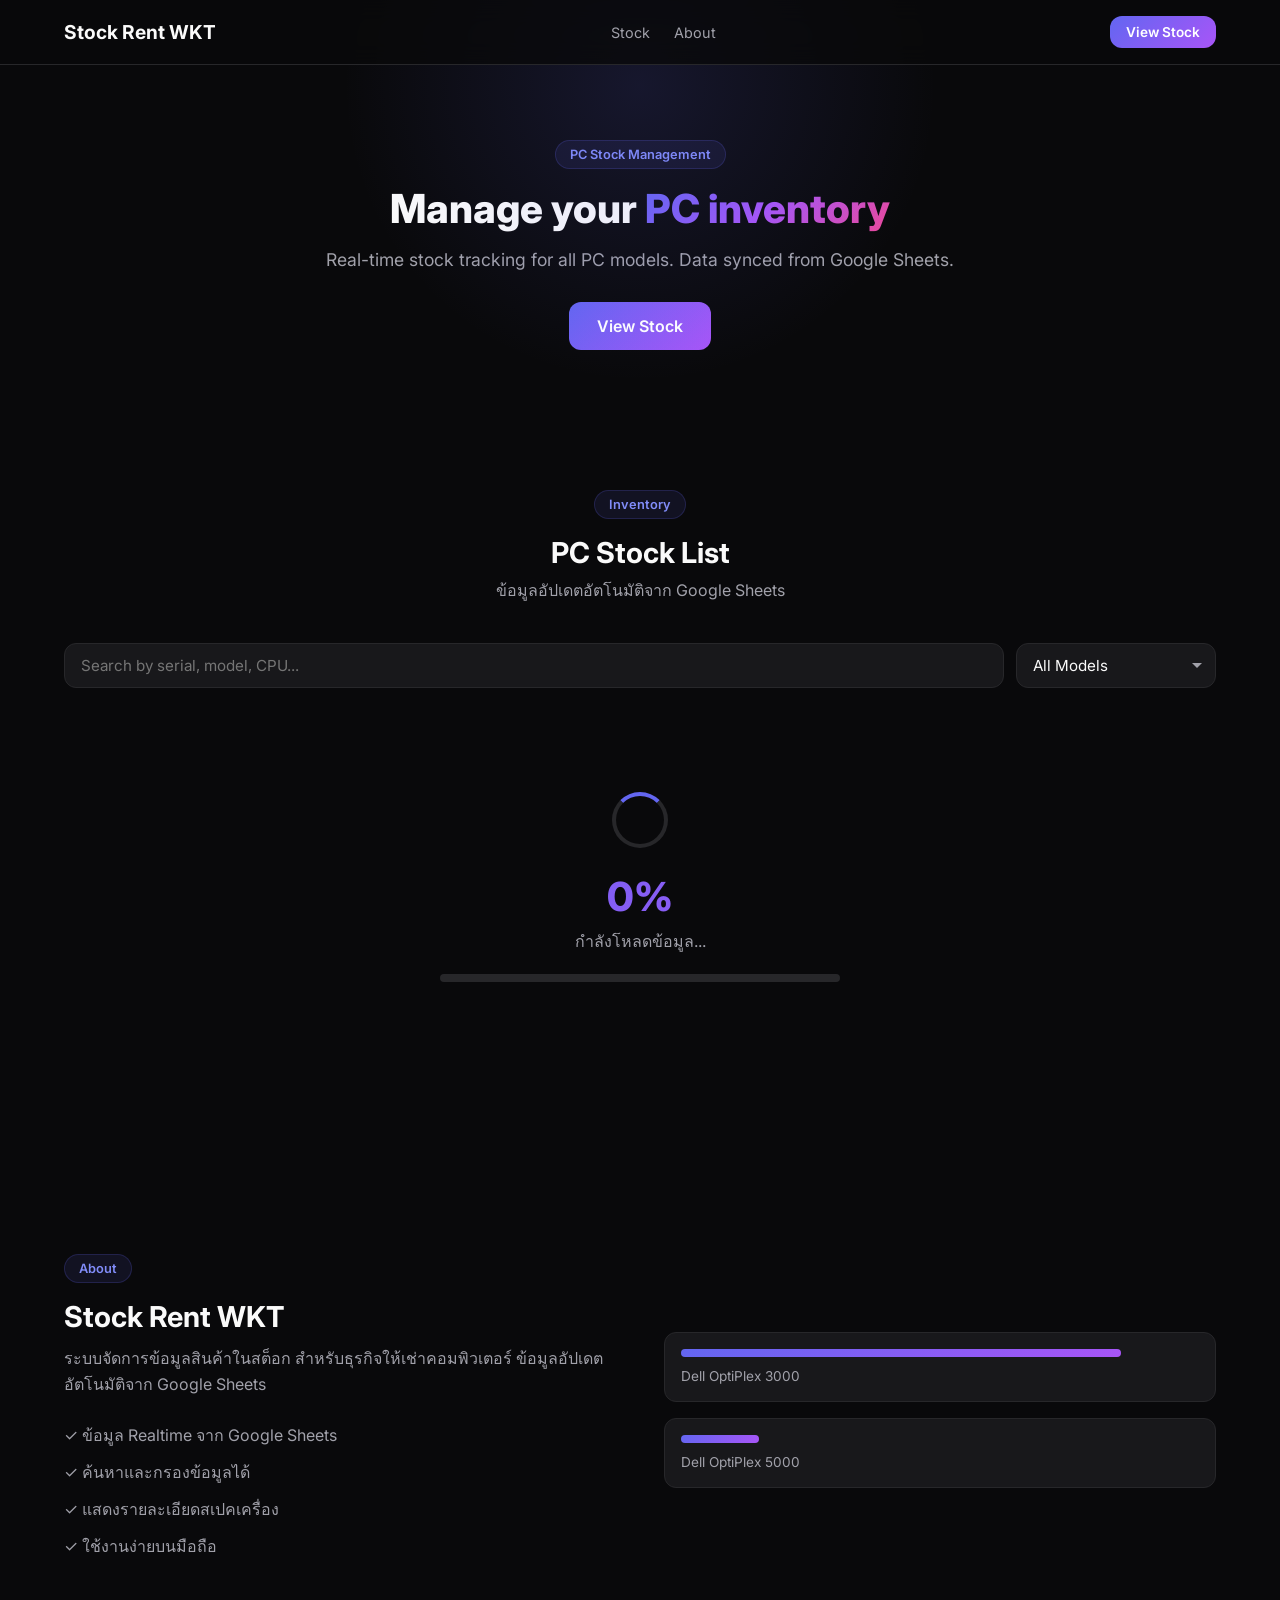
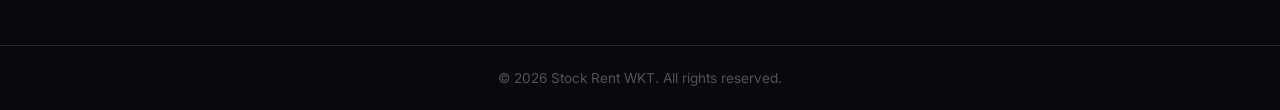
==== commit b817d187: "Load data from data.csv directly - no CORS issue" ====
--- a/index.html
+++ b/index.html
@@ -8,7 +8,6 @@
   <style>
     * { margin: 0; padding: 0; box-sizing: border-box; }
     body { font-family: 'Inter', sans-serif; background: #09090b; color: #fafafa; min-height: 100vh; }
-
     .navbar { position: fixed; top: 0; left: 0; right: 0; z-index: 100; padding: 16px 0; background: rgba(9,9,11,0.8); backdrop-filter: blur(12px); border-bottom: 1px solid #27272a; }
     .container { max-width: 1200px; margin: 0 auto; padding: 0 24px; }
     .nav-container { display: flex; align-items: center; justify-content: space-between; }
@@ -17,8 +16,7 @@
     .nav-links a { color: #a1a1aa; text-decoration: none; font-size: 0.9rem; transition: color 0.2s; }
     .nav-links a:hover { color: #fafafa; }
     .mobile-toggle { display: none; background: none; border: none; cursor: pointer; padding: 8px; }
-    .mobile-toggle span { display: block; width: 20px; height: 2px; background: #fafafa; margin: 4px 0; transition: 0.3s; }
-
+    .mobile-toggle span { display: block; width: 20px; height: 2px; background: #fafafa; margin: 4px 0; }
     .hero { padding: 140px 0 80px; text-align: center; position: relative; overflow: hidden; }
     .hero-glow { position: absolute; top: -50%; left: 50%; transform: translateX(-50%); width: 600px; height: 600px; background: radial-gradient(circle, rgba(99,102,241,0.15), transparent 70%); pointer-events: none; }
     .badge { display: inline-block; padding: 6px 14px; border-radius: 20px; font-size: 0.8rem; font-weight: 600; background: rgba(99,102,241,0.1); color: #818cf8; border: 1px solid rgba(99,102,241,0.2); margin-bottom: 16px; }
@@ -28,20 +26,15 @@
     .btn { display: inline-flex; align-items: center; padding: 12px 24px; border-radius: 12px; font-weight: 600; font-size: 0.95rem; cursor: pointer; border: none; font-family: inherit; text-decoration: none; transition: all 0.2s; }
     .btn-primary { background: linear-gradient(135deg, #6366f1, #a855f7); color: #fff; }
     .btn-primary:hover { transform: translateY(-1px); box-shadow: 0 0 30px rgba(99,102,241,0.5); }
-
     .stock-section { padding: 60px 0 100px; }
     .section-header { text-align: center; margin-bottom: 40px; }
     .section-header h2 { font-size: 1.8rem; font-weight: 700; margin-bottom: 8px; }
     .section-desc { color: #a1a1aa; }
-
     .controls { display: flex; gap: 12px; margin-bottom: 24px; flex-wrap: wrap; }
     .search-box { flex: 1; min-width: 200px; }
-    .search-box input { width: 100%; padding: 12px 16px; border-radius: 12px; border: 1px solid #27272a; background: #18181b; color: #fafafa; font-size: 0.95rem; font-family: inherit; outline: none; transition: border-color 0.2s; }
+    .search-box input { width: 100%; padding: 12px 16px; border-radius: 12px; border: 1px solid #27272a; background: #18181b; color: #fafafa; font-size: 0.95rem; font-family: inherit; outline: none; }
     .search-box input:focus { border-color: #6366f1; }
-    .filter-select-wrap { position: relative; }
     .filter-select { padding: 12px 16px; border-radius: 12px; border: 1px solid #27272a; background: #18181b; color: #fafafa; font-size: 0.95rem; font-family: inherit; outline: none; cursor: pointer; min-width: 200px; appearance: none; -webkit-appearance: none; background-image: url("data:image/svg+xml,%3Csvg xmlns='http://www.w3.org/2000/svg' width='12' height='12' viewBox='0 0 12 12'%3E%3Cpath fill='%23a1a1aa' d='M6 8L1 3h10z'/%3E%3C/svg%3E"); background-repeat: no-repeat; background-position: right 12px center; padding-right: 36px; }
-    .filter-select:focus { border-color: #6366f1; }
-
     .loading { text-align: center; padding: 80px 0; }
     .spinner { width: 56px; height: 56px; border: 4px solid #27272a; border-top-color: #6366f1; border-radius: 50%; animation: spin 0.8s linear infinite; margin: 0 auto 24px; }
     @keyframes spin { to { transform: rotate(360deg); } }
@@ -50,7 +43,6 @@
     .loading .detail { color: #52525b; font-size: 0.85rem; margin-top: 12px; }
     .progress-bar { width: 100%; max-width: 400px; height: 8px; background: #27272a; border-radius: 4px; margin: 0 auto; overflow: hidden; }
     .progress-fill { height: 100%; background: linear-gradient(135deg, #6366f1, #a855f7, #ec4899); border-radius: 4px; transition: width 0.3s ease; }
-
     .stock-table-wrapper { overflow-x: auto; border: 1px solid #27272a; border-radius: 16px; background: #18181b; }
     .stock-table { width: 100%; border-collapse: collapse; font-size: 0.9rem; }
     .stock-table th { padding: 14px 16px; text-align: left; font-weight: 600; color: #a1a1aa; background: #0f0f11; border-bottom: 1px solid #27272a; white-space: nowrap; }
@@ -59,9 +51,7 @@
     .serial-badge { display: inline-block; padding: 4px 10px; border-radius: 8px; background: rgba(99,102,241,0.1); color: #818cf8; font-size: 0.85rem; font-weight: 500; }
     .ram-badge { display: inline-block; padding: 4px 10px; border-radius: 8px; background: rgba(34,197,94,0.1); color: #22c55e; font-size: 0.85rem; font-weight: 500; }
     .defect-badge { display: inline-block; padding: 4px 10px; border-radius: 8px; background: rgba(239,68,68,0.1); color: #ef4444; font-size: 0.85rem; font-weight: 500; }
-
     .no-results { text-align: center; padding: 60px 0; color: #a1a1aa; }
-
     .about { padding: 80px 0; }
     .about-grid { display: grid; grid-template-columns: 1fr 1fr; gap: 48px; align-items: center; }
     .about-content h2 { font-size: 1.8rem; font-weight: 700; margin-bottom: 12px; }
@@ -72,9 +62,7 @@
     .visual-card { background: #18181b; border: 1px solid #27272a; border-radius: 12px; padding: 16px; }
     .visual-bar { height: 8px; background: linear-gradient(135deg, #6366f1, #a855f7); border-radius: 4px; margin-bottom: 8px; }
     .visual-card span { font-size: 0.85rem; color: #a1a1aa; }
-
     .footer { padding: 24px 0; border-top: 1px solid #27272a; text-align: center; color: #52525b; font-size: 0.85rem; }
-
     @media (max-width: 768px) {
       .hero h1 { font-size: 1.8rem; }
       .about-grid { grid-template-columns: 1fr; }
@@ -134,7 +122,7 @@
       <div class="loading" id="loading">
         <div class="spinner"></div>
         <div class="pct" id="loadPct">0%</div>
-        <div class="sub" id="loadSub">กำลังเชื่อมต่อ Google Sheets...</div>
+        <div class="sub" id="loadSub">กำลังโหลดข้อมูล...</div>
         <div class="progress-bar"><div class="progress-fill" id="loadBar" style="width:0%"></div></div>
         <div class="detail" id="loadDetail"></div>
       </div>
@@ -199,7 +187,6 @@
 
   <script>
   (function() {
-    var BASE = 'https://docs.google.com/spreadsheets/d/e/2PACX-1vRsdWvigWU2h6_sdXOrNN4ndvKO5qAu1QBDGa3jt1ID2YE3gmJdEueosz146DdH99qv0zmrKcQr-gWP';
     var allData = [];
     var currentFilter = 'all';
     var loadPct = document.getElementById('loadPct');
@@ -210,135 +197,105 @@
     document.getElementById('mobileToggle').onclick = function() {
       var nl = document.getElementById('navLinks');
       nl.style.display = nl.style.display === 'flex' ? 'none' : 'flex';
-      if (nl.style.display === 'flex') { nl.style.flexDirection = 'column'; nl.style.position = 'absolute'; nl.style.top = '100%'; nl.style.left = '0'; nl.style.right = '0'; nl.style.background = 'rgba(9,9,11,0.95)'; nl.style.padding = '24px'; nl.style.gap = '16px'; }
+      if (nl.style.display === 'flex') { nl.style.flexDirection='column';nl.style.position='absolute';nl.style.top='100%';nl.style.left='0';nl.style.right='0';nl.style.background='rgba(9,9,11,0.95)';nl.style.padding='24px';nl.style.gap='16px'; }
     };
     document.querySelectorAll('a[href^="#"]').forEach(function(a) {
-      a.onclick = function(e) { e.preventDefault(); var t = document.querySelector(a.getAttribute('href')); if (t) t.scrollIntoView({ behavior: 'smooth' }); };
+      a.onclick = function(e) { e.preventDefault(); var t = document.querySelector(a.getAttribute('href')); if (t) t.scrollIntoView({behavior:'smooth'}); };
     });
     document.getElementById('searchInput').oninput = renderTable;
 
     function csvRow(line) {
-      var v = [], cur = '', inQ = false;
-      for (var c = 0; c < line.length; c++) {
-        var ch = line[c];
-        if (inQ) { if (ch === '"') { if (c+1 < line.length && line[c+1] === '"') { cur += '"'; c++; } else inQ = false; } else cur += ch; }
-        else { if (ch === '"') inQ = true; else if (ch === ',') { v.push(cur); cur = ''; } else cur += ch; }
-      }
-      v.push(cur);
-      return v;
-    }
-
-    function parseSheet(csv, name) {
+      var v=[],cur='',inQ=false;
+      for(var c=0;c<line.length;c++){var ch=line[c];if(inQ){if(ch==='"'){if(c+1<line.length&&line[c+1]==='"'){cur+='"';c++;}else inQ=false;}else cur+=ch;}else{if(ch==='"')inQ=true;else if(ch===','){v.push(cur);cur='';}else cur+=ch;}}
+      v.push(cur); return v;
+    }
+
+    function parseCSV(csv) {
       csv = csv.replace(/\r\n/g, '\n');
       var lines = csv.trim().split('\n');
       if (lines.length < 2) return [];
-      var h = csvRow(lines[0]).map(function(x) { return x.trim(); });
-      var snI = -1, spI = -1, dfI = -1, mdI = -1;
-      for (var i = 0; i < h.length; i++) {
-        if (h[i] === 'S/N') snI = i;
-        else if (h[i] === 'Spec') spI = i;
-        else if (h[i] === 'ตำหนิ') dfI = i;
-        else if (h[i] === 'อ้างอิง') mdI = i;
+      var h = csvRow(lines[0]).map(function(x){return x.trim();});
+      var mI=-1,sI=-1,rI=-1,stI=-1,dI=-1;
+      for(var i=0;i<h.length;i++){
+        if(h[i]==='Model')mI=i;else if(h[i]==='S/N')sI=i;else if(h[i]==='CPU')rI=i;
+        else if(h[i]==='Ram')rI=i;else if(h[i]==='Storage')stI=i;else if(h[i]==='Defect')dI=i;
       }
-      if (snI < 0) return [];
-      var data = [];
-      for (var i = 1; i < lines.length; i++) {
-        if (!lines[i].trim()) continue;
-        var v = csvRow(lines[i]);
-        var sn = (v[snI]||'').trim();
-        if (!sn) continue;
-        var spec = spI >= 0 ? (v[spI]||'').trim() : '';
-        var sp = spec.split(',');
-        var model = mdI >= 0 ? (v[mdI]||'').trim() : name;
-        if (!model) model = name;
+      if(sI<0)return[];
+      rI=h.indexOf('CPU');var raI=h.indexOf('Ram');stI=h.indexOf('Storage');
+      var data=[];
+      for(var i=1;i<lines.length;i++){
+        if(!lines[i].trim())continue;
+        var v=csvRow(lines[i]);
+        var sn=(v[sI]||'').trim();if(!sn)continue;
         data.push({
-          'Serial Number': sn,
-          'CPU': (sp[0]||'').trim(),
-          'Ram': (sp[1]||'').trim(),
-          'Storage': (sp[2]||'').trim(),
-          'GPU': '',
-          'Model': model,
-          'ตำหนิ': dfI >= 0 ? (v[dfI]||'').trim() : '',
-          '_sheetName': model
+          'Serial Number':sn,
+          'CPU':rI>=0?(v[rI]||'').trim():'',
+          'Ram':raI>=0?(v[raI]||'').trim():'',
+          'Storage':stI>=0?(v[stI]||'').trim():'',
+          'GPU':'',
+          'Model':mI>=0?(v[mI]||'').trim():'',
+          'ตำหนิ':dI>=0?(v[dI]||'').trim():'',
+          '_sheetName':mI>=0?(v[mI]||'').trim():''
         });
       }
       return data;
     }
 
     function buildDropdown(names) {
-      var cm = {};
-      allData.forEach(function(r) { var n = r._sheetName||'?'; cm[n] = (cm[n]||0)+1; });
-      var fs = document.getElementById('filterSelect');
-      fs.innerHTML = '<option value="all">All Models (' + allData.length + ')</option>';
-      names.sort().forEach(function(n) {
-        var o = document.createElement('option');
-        o.value = n; o.textContent = n + ' (' + (cm[n]||0) + ')';
-        fs.appendChild(o);
+      var cm={};
+      allData.forEach(function(r){var n=r._sheetName||'?';cm[n]=(cm[n]||0)+1;});
+      var fs=document.getElementById('filterSelect');
+      fs.innerHTML='<option value="all">All Models ('+allData.length+')</option>';
+      names.sort().forEach(function(n){
+        var o=document.createElement('option');o.value=n;o.textContent=n+' ('+(cm[n]||0)+')';fs.appendChild(o);
       });
-      fs.onchange = function() { currentFilter = fs.value; renderTable(); };
+      fs.onchange=function(){currentFilter=fs.value;renderTable();};
     }
 
     function renderTable() {
-      var s = document.getElementById('searchInput').value.toLowerCase();
-      var f = allData;
-      if (currentFilter !== 'all') f = f.filter(function(d) { return d._sheetName === currentFilter; });
-      if (s) f = f.filter(function(d) { return d['Serial Number'] && Object.values(d).some(function(v) { return String(v).toLowerCase().indexOf(s) !== -1; }); });
-      var tw = document.getElementById('stockTableWrapper');
-      var nr = document.getElementById('noResults');
-      if (f.length === 0) { tw.style.display = 'none'; nr.style.display = ''; return; }
-      nr.style.display = 'none'; tw.style.display = '';
-      var h = [];
-      for (var i = 0; i < f.length; i++) {
-        var r = f[i], df = r['ตำหนิ']||'', hs = r['CPU']||r['Ram'];
+      var s=document.getElementById('searchInput').value.toLowerCase();
+      var f=allData;
+      if(currentFilter!=='all')f=f.filter(function(d){return d._sheetName===currentFilter;});
+      if(s)f=f.filter(function(d){return d['Serial Number']&&Object.values(d).some(function(v){return String(v).toLowerCase().indexOf(s)!==-1;});});
+      var tw=document.getElementById('stockTableWrapper'),nr=document.getElementById('noResults');
+      if(f.length===0){tw.style.display='none';nr.style.display='';return;}
+      nr.style.display='none';tw.style.display='';
+      var h=[];
+      for(var i=0;i<f.length;i++){
+        var r=f[i],df=r['ตำหนิ']||'',hs=r['CPU']||r['Ram'];
         h.push('<tr><td>'+(i+1)+'</td><td><span class="serial-badge">'+(r['Model']||'-')+'</span></td><td><span class="serial-badge">'+(r['Serial Number']||'-')+'</span></td><td>'+(r['CPU']||'-')+'</td><td><span class="ram-badge">'+(r['Ram']||'-')+'</span></td><td>'+(r['GPU']||'-')+'</td><td>'+(r['Storage']||'-')+'</td><td>'+(df?'<span class="defect-badge">'+df+'</span>':(hs?'<span style="color:#22c55e">OK</span>'))+'</td></tr>');
       }
-      document.getElementById('stockTableBody').innerHTML = h.join('');
-    }
-
-    function setProgress(pct, sub, detail) {
-      loadPct.textContent = pct + '%';
-      loadSub.textContent = sub;
-      loadBar.style.width = pct + '%';
-      loadDetail.textContent = detail || '';
+      document.getElementById('stockTableBody').innerHTML=h.join('');
+    }
+
+    function setProgress(pct,sub,detail) {
+      loadPct.textContent=pct+'%';loadSub.textContent=sub;loadBar.style.width=pct+'%';if(detail)loadDetail.textContent=detail;
     }
 
     async function init() {
       try {
-        setProgress(0, 'กำลังเชื่อมต่อ Google Sheets...', '');
-        var resp = await fetch(BASE + '/pubhtml?_=' + Date.now());
-        var html = await resp.text();
-        var regex = /items\.push\(\{name:\s*"([^"]+)"[^}]*gid:\s*"([^"]+)"/g;
-        var m, sheets = [];
-        while ((m = regex.exec(html)) !== null) {
-          if (m[1] !== 'Total Product' && m[1] !== 'All Stock') sheets.push({name:m[1], gid:m[2]});
-        }
-        if (sheets.length === 0) { loadPct.textContent = '!'; loadSub.textContent = 'ไม่พบ sheets'; return; }
-        setProgress(5, 'พบ ' + sheets.length + ' sheets, เริ่มโหลด...', '');
-        var total = sheets.length, batch = 20;
-        for (var i = 0; i < total; i += batch) {
-          var b = sheets.slice(i, i+batch);
-          var results = await Promise.all(b.map(function(s) {
-            return fetch(BASE+'/pub?output=csv&gid='+s.gid+'&_='+Date.now()).then(function(r){return r.ok?r.text():'';}).catch(function(){return '';});
-          }));
-          results.forEach(function(csv, idx) {
-            if (!csv || csv.length < 10) return;
-            allData = allData.concat(parseSheet(csv, b[idx].name));
-          });
-          var done = Math.min(i+batch, total);
-          var pct = Math.round((done/total)*100);
-          setProgress(pct, 'กำลังโหลดข้อมูลจาก Google Sheets...', done + ' / ' + total + ' sheets (' + allData.length + ' รายการ)');
-        }
-        var sn = [], se = {};
-        allData.forEach(function(r) { if (r._sheetName && !se[r._sheetName]) { se[r._sheetName]=true; sn.push(r._sheetName); } });
+        setProgress(10,'กำลังโหลด data.csv...','');
+        var resp = await fetch('data.csv?_'+Date.now());
+        if (!resp.ok) throw new Error('data.csv not found ('+resp.status+')');
+        setProgress(50,'กำลังแปลงข้อมูล...','');
+        var csv = await resp.text();
+        allData = parseCSV(csv);
+        if (allData.length === 0) throw new Error('No data parsed');
+        setProgress(80,'กำลังสร้าง dropdown...','');
+        var sn=[],se={};
+        allData.forEach(function(r){if(r._sheetName&&!se[r._sheetName]){se[r._sheetName]=true;sn.push(r._sheetName);}});
         buildDropdown(sn);
-        document.getElementById('loading').style.display = 'none';
-        document.getElementById('stockTableWrapper').style.display = '';
-        renderTable();
+        setProgress(100,'เสร็จสิ้น! '+allData.length+' รายการ','');
+        setTimeout(function(){
+          document.getElementById('loading').style.display='none';
+          document.getElementById('stockTableWrapper').style.display='';
+          renderTable();
+        },300);
       } catch(e) {
         console.error(e);
-        loadPct.textContent = '!';
-        loadSub.textContent = 'เกิดข้อผิดพลาด: ' + e.message;
-        loadDetail.textContent = 'ลองรีเฟรชหน้า (Ctrl+Shift+R)';
+        loadPct.textContent='!';
+        loadSub.textContent='เกิดข้อผิดพลาด: '+e.message;
+        loadDetail.textContent='ลองรีเฟรชหน้า (Ctrl+Shift+R)';
       }
     }
     init();
